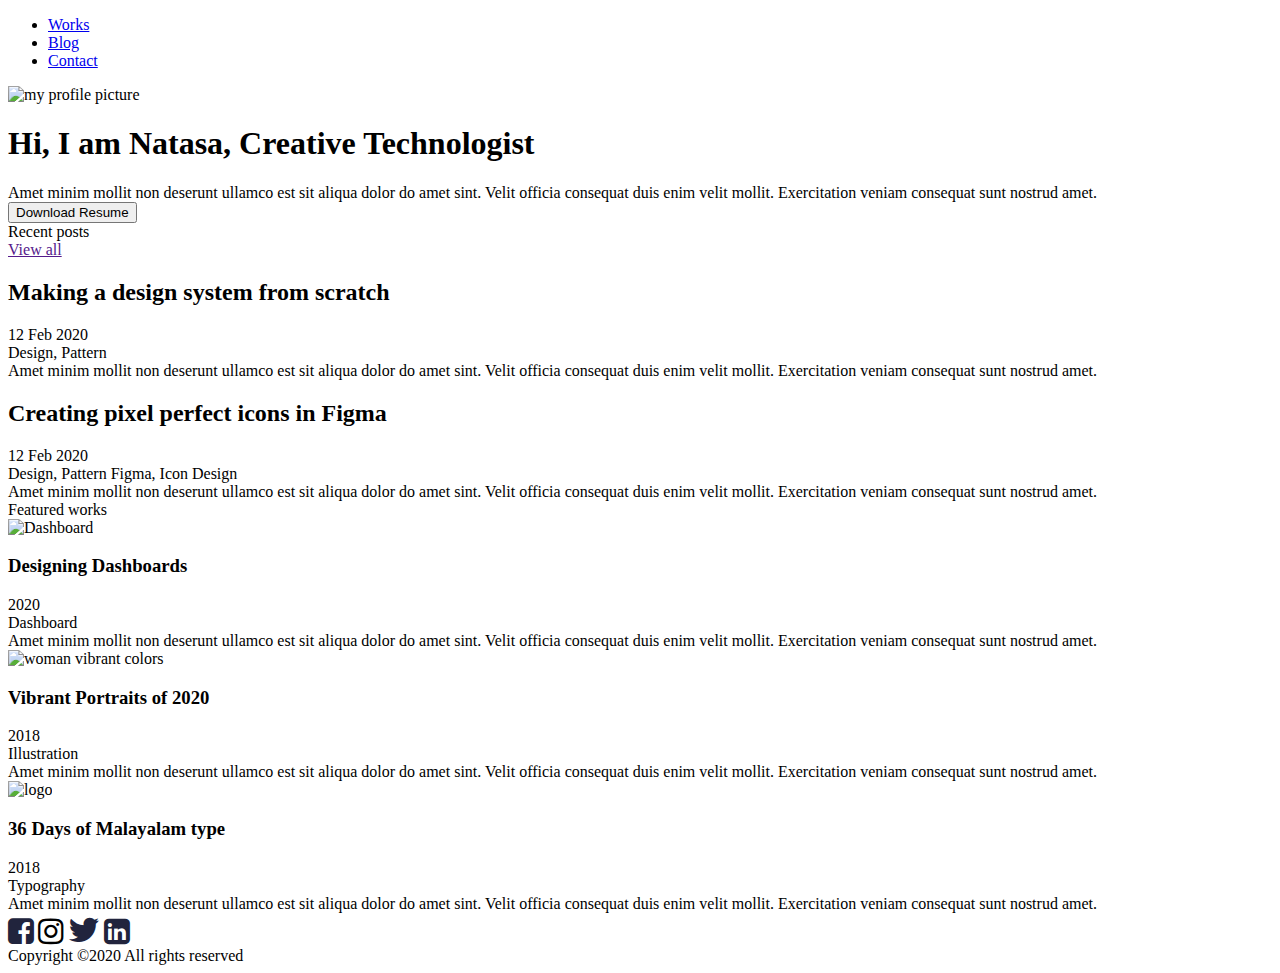
==== index.html @ db1e10d2 "Rename Index.html to index.html" ====
<!DOCTYPE html>
<html lang="en">
    <head>
        <meta charset="utf-8">
        <meta name="viewport" content="width=device-width, initial-scale=1">
        <link rel="stylesheet" href="https://cdnjs.cloudflare.com/ajax/libs/font-awesome/4.7.0/css/font-awesome.min.css">
        <link rel="stylesheet" href="C:\Users\Milutin\Desktop\Figma\stylesheet.css">
    </head>
    <body>
        <div class="nav-bar">
            <ul>
                    <li><a href="Works/Works.html">Works</a></li>
                    <li><a href="Blog/Blog.html">Blog</a></li>
                    <li><a href="Work detail/work-detail.html">Contact</a></li>
            </ul>
        </div>
        <div class="main-container">
            <div class="menu-bar">
                <div></div>
                <div></div>
                <div></div>
            </div>
            <div class="top-container">
                <div class="profile-pic">
                    <img class="picture1"src="https://s3-alpha-sig.figma.com/img/c316/adc4/65a80990af3a0075303343f0d615c92a?Expires=1710115200&Key-Pair-Id=APKAQ4GOSFWCVNEHN3O4&Signature=jiHnSks385xB9-FzovbtX4R1oI0peLsp4ToiuMiuD4zbke7~9g-SQEuxE2OrjAUM8ijYfCUWjmqdDnjY1KzjdozI61C1qfmYvESVYUGtSjyzUKdf0YkyOcfVqHMFBKKPuymY1tPYFxISKsQaQgQ-cgErIfPLzOiXYqXZQlIEDQuruv4NbePmKz01UgQzfOX39pb1SM2tGqe3KvpQ3xpcTN~FigV9rA13KuYSmPBcjsSo9XafpDIUI0-x6FCfN5KYvxc9uJo5Qe65bgwEdpeojEU-OssxFvCTaOKSJ2-jMR17ZRPhCkmt5GyH83-sjXBEFySlwWm83DUtNAB05EMt0A__"
                    alt="my profile picture">
                </div>
                <div class="left-top">
                    <div class="top-header">
                        <h1>Hi, I am Natasa, Creative Technologist</h1>
                    </div>
                    <div class="top-text">
                        <p1>Amet minim mollit non deserunt ullamco est sit aliqua dolor do amet sint. Velit officia consequat duis enim velit mollit. Exercitation veniam consequat sunt nostrud amet.</p1>
                    </div>
                    <div class="top-button">
                        <button id="button-download">Download Resume</button>
                    </div>
                </div>  
            </div>
            <div class="middle-container">
                <div class="inline-paragraphs">
                    <div class="recent-posts">
                        <p2>Recent posts</p2>
                    </div>
                    <div class="view-all">
                        <a href="">View all</a>
                    </div>
                </div>
                <div class="row">
                    <div class="middle-box one">
                        <div class="middle-header">
                            <h2>Making a design system from scratch</h2>
                        </div>
                        <div class="middle-inline">
                            <div class="box1">
                                <p4>12 Feb 2020</p4>
                            </div>
                            <div class="box2"></div>
                            <div class="box3">
                                <p5>Design, Pattern</p5>  
                            </div>
                        </div>
                        <div class="middle-text">
                            <p6>Amet minim mollit non deserunt ullamco est sit aliqua dolor do amet sint. Velit officia consequat duis enim velit mollit. Exercitation veniam consequat sunt nostrud amet.
                            </p6>
                        </div>
                    </div>
                    <div class="middle-box two">
                        <div class="middle-header">
                            <h2>Creating pixel perfect icons in Figma</h2>
                        </div>
                        <div class="middle-inline">
                            <div class="box1">
                                <p4>12 Feb 2020</p4>
                            </div>
                            <div class="box2"></div>
                            <div class="box3">
                                <p7>Design, Pattern</p7>
                                <p8>Figma, Icon Design</p8>
                            </div>
                        </div>
                        <div class="middle-text">
                            <p6>Amet minim mollit non deserunt ullamco est sit aliqua dolor do amet sint. Velit officia consequat duis enim velit mollit. Exercitation veniam consequat sunt nostrud amet.
                            </p6>
                        </div>
                    </div>
                </div>
            </div>
            <div class="featured">
                <p2>Featured works</p2>
            </div>  
            <div class="bottom-container">
                <div class="bottom-one">
                    <div class="bottom-pic">              
                        <img class="picture" src="https://s3-alpha-sig.figma.com/img/1c6b/bc0b/e719e9d93c02a87ba51308ebb0297cdf?Expires=1710115200&Key-Pair-Id=APKAQ4GOSFWCVNEHN3O4&Signature=iaTTYkxiJ1502YtvcTQXAl2WO~5QC1uUsTbZJOJgzrZwqLtDSGLkl--cHTQw~~CSNJFOj2cxHnUvo7Yg5nLhxKhSxeFSiM84Bo19GwIm20qh7WhHgmYbgGiJaE7a0a-XXKUARPCPrYnxlmJ14kuaIzGU0sCIekGtdAfQsgR7quUR~dm2kpdjaZmr0o0LuV5ywlwP6WyWdZPK3VZV6kG46fKV6d-hecA4xc0M0GPOflySb3UTU0iP16fceWOuUgJZXtYTrdryM199Xs2-7iDEmW2cqpgdKkL74carXFcMGsFwNpMOjvJLNrcx22wWixsYlGlYfs83mF1cdLq5HEAiJQ__"
                        alt="Dashboard">
                    </div>
                    <div class="bottom-right">
                        <div class="bottom-header">
                            <h3>Designing Dashboards</h3>
                        </div>
                        <div class="bottom-inline">
                            <div class="rounded-num">
                                <p9>2020</p9>
                            </div>
                            <div class="inline-text">
                                <p10>Dashboard</p10>  
                            </div>
                        </div>
                        <div class="bottom-text">
                            <p6>Amet minim mollit non deserunt ullamco est sit aliqua dolor do amet sint. Velit officia consequat duis enim velit mollit. Exercitation veniam consequat sunt nostrud amet.  
                            </p6>
                        </div>
                    </div>
                </div>
                <div class="bottom-two">
                    <div class="bottom-pic">              
                        <img class="picture-woman" src="https://s3-alpha-sig.figma.com/img/44dc/7799/6f359e2db24fc4e08bfd61cf50427139?Expires=1710115200&Key-Pair-Id=APKAQ4GOSFWCVNEHN3O4&Signature=OyTzbbnyqLXiyvr9t~yUj8Dbm3ZeqPD0JJLXpHjOBK9w85gW9t7VqlRdlNk9hkoHuhoqUs8KuZU9FZl~HOLkKZBWq2d-ux7ex40nJKBEVzML8bwxe4~VU4U1kXzy~R3yd4-ZrQDKJU4cl-Cmb6BZ7C4YllhtKFZFdM0Bku~oiGLa4izoIqRvrRCIM6qYg0zEbA1QO~na7LSmT95PGKuoiSoEeAMGexeR9p03Bhg-mSeQrR-R6cOLyrHdgnIBg6uAvVWmZcC5-7QYuHOAGK~5YzgDRE7YJeDL5HYjJFlTRUF~yaGWFm5cEoi75Jjg68KAd7xhtzZdCGWUXGTz2Yd-Hw__"
                        alt="woman vibrant colors">
                    </div>
                    <div class="bottom-right">
                        <div class="bottom-header">
                            <h3>Vibrant Portraits of 2020</h3>
                        </div>
                        <div class="bottom-inline">
                            <div class="rounded-num">
                                <p9>2018</p9>
                            </div>
                            <div class="inline-text">
                                <p10>Illustration</p10>  
                            </div>
                        </div>
                        <div class="bottom-text">
                            <p6>Amet minim mollit non deserunt ullamco est sit aliqua dolor do amet sint. Velit officia consequat duis enim velit mollit. Exercitation veniam consequat sunt nostrud amet.  
                            </p6>
                        </div>
                    </div>
                </div> 
                <div class="bottom-three">
                    <div class="bottom-pic">              
                        <img class="picture" src="https://s3-alpha-sig.figma.com/img/a511/7cdc/a561b38768fbe6667854fc00641b25fb?Expires=1710115200&Key-Pair-Id=APKAQ4GOSFWCVNEHN3O4&Signature=nZm7Mm3fzawxlt~xEYsitWiFLqPZoaD5AV2eRSND7MpVjIROTzsy-o7oJSjyUAWtyoxMdYIuCQtb0KtVMVxJdSMzSlGvOReM7fk57xIyR3HC-C8f9PmYYNYWNjLpH23S2A6CcWxE6qBoLLbWfbbmPCyJJwcD0iIhh1c0eG9vCLqeQwe4JR3X8xHrQjKKB-Oy7ib12N2-b5iol1-e2tjH7~EQBsdPNnlaPQkuC9pMOy1-gOTCDocPzpsvrjHE~QFx~ckhf0D6HmDdcu3yhmJxBw9I6FkPDo9QpMuxLJ2P9JP5XTXlynZI~F~JfSzwwZKILVQeU3~sNJh1f98MckRMMg__"
                        alt="logo">
                    </div>
                    <div class="bottom-right">
                        <div class="bottom-header">
                            <h3>36 Days of Malayalam type</h3>
                        </div>
                        <div class="bottom-inline">
                            <div class="rounded-num">
                                <p9>2018
                                </p9>
                            </div>
                            <div class="inline-text">
                                <p10>Typography</p10>  
                            </div>
                        </div>
                        <div class="bottom-text">
                            <p6>Amet minim mollit non deserunt ullamco est sit aliqua dolor do amet sint. Velit officia consequat duis enim velit mollit. Exercitation veniam consequat sunt nostrud amet.  
                            </p6>
                        </div>
                    </div>
                </div>       
            </div>
            <footer>
                <div class="icons">
                    <i class="fa fa-facebook-square" style="font-size:30px; color:#21243D;"></i>
                    <i class="fa fa-instagram" style="font-size:30px"></i>
                    <i class="fa fa-twitter" style="font-size:34px; color:#21243D;"></i>
                    <i class="fa fa-linkedin-square" style="font-size:30px; color:#21243D;"></i>
                </div>
                <div class="copyrights">
                    <p11>Copyright ©2020 All rights reserved</p11>
                </div>
            </footer>
        </div>
        <script src="C:\Users\Milutin\Desktop\Figma\main.js"></script>
    </body>
</html>
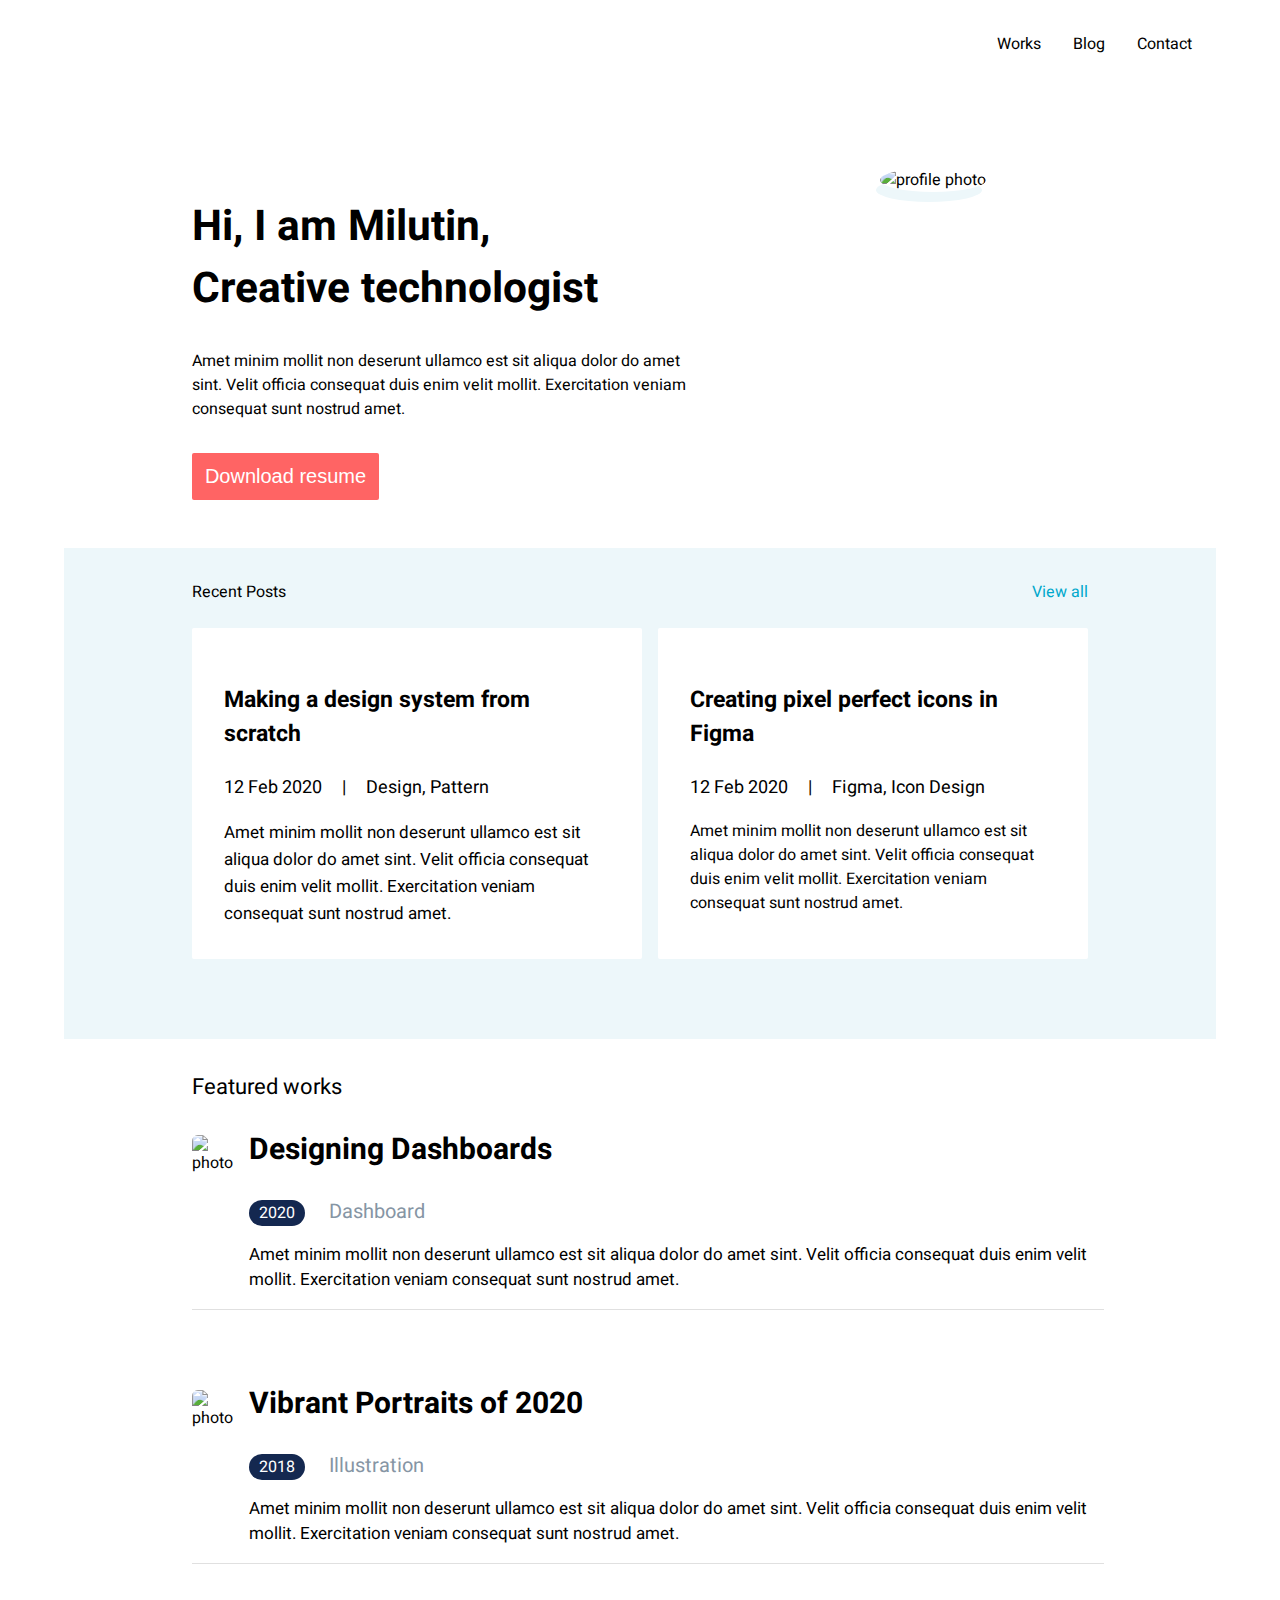
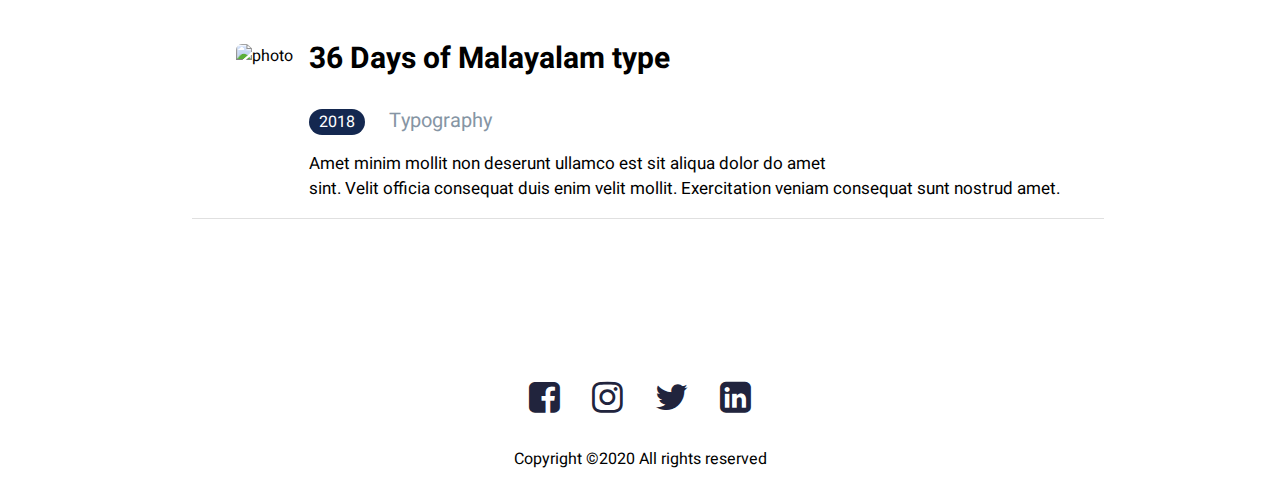
==== commit 1365b188: "final version html and css" ====
--- a/index.html
+++ b/index.html
@@ -1,178 +1,93 @@
 <!DOCTYPE html>
 <html lang="en">
-    <head>
-        <meta charset="utf-8">
-        <meta name="viewport" content="width=device-width, initial-scale=1">
-        <link rel="stylesheet" href="https://cdnjs.cloudflare.com/ajax/libs/font-awesome/4.7.0/css/font-awesome.min.css">
-        <link rel="stylesheet" href="C:\Users\Milutin\Desktop\Figma\stylesheet.css">
-    </head>
+<head>
+    <meta charset="utf-8">
+    <meta name="viewport" content="width=device-width, initial-scale=1.0">
+    <title>Milutin Stefanovic Page</title>
+    <link rel="stylesheet" href="stylesheet.css">
+    <link rel="stylesheet" href="https://cdnjs.cloudflare.com/ajax/libs/font-awesome/4.7.0/css/font-awesome.min.css">
+    <link href='https://fonts.googleapis.com/css?family=Heebo' rel='stylesheet'>
+    <link rel="preconnect" href="https://fonts.gstatic.com" crossorigin>
+    <link href="https://fonts.googleapis.com/css2?family=Heebo:wght@100..900&display=swap" rel="stylesheet">    
+</head>    
     <body>
-        <div class="nav-bar">
-            <ul>
+        <header>
+            <nav>
+                <ul>
                     <li><a href="Works/Works.html">Works</a></li>
-                    <li><a href="Blog/Blog.html">Blog</a></li>
+                    <li><a href="Blog/blog.html">Blog</a></li>
                     <li><a href="Work detail/work-detail.html">Contact</a></li>
-            </ul>
-        </div>
-        <div class="main-container">
-            <div class="menu-bar">
-                <div></div>
-                <div></div>
-                <div></div>
+                </ul>
+                <div class="menu">
+                    <div class="bar"></div>
+                    <div class="bar"></div>
+                    <div class="bar"></div>
+                </div>    
+            </nav>
+            <div class="top">               
+                <div class="column-one">
+                    <h1>Hi, I am Milutin,<br> Creative technologist</h1>
+                    <p class="top-text">Amet minim mollit non deserunt ullamco est sit aliqua dolor do amet sint. Velit officia consequat duis enim velit mollit. Exercitation veniam consequat sunt nostrud amet.</p>
+                    <button id="btn">Download resume</button>
+                    
+                </div>    
+                <div class="column-two"><img class="profile-photo" src="Images/Profile.jpg" alt="profile photo"></div>
+            </div>    
+        </header>     
+        <div class="middle">
+            <div class="posts">
+                <div class="box1">Recent Posts</div>
+                <div class="box2">View all</div>
             </div>
-            <div class="top-container">
-                <div class="profile-pic">
-                    <img class="picture1"src="https://s3-alpha-sig.figma.com/img/c316/adc4/65a80990af3a0075303343f0d615c92a?Expires=1710115200&Key-Pair-Id=APKAQ4GOSFWCVNEHN3O4&Signature=jiHnSks385xB9-FzovbtX4R1oI0peLsp4ToiuMiuD4zbke7~9g-SQEuxE2OrjAUM8ijYfCUWjmqdDnjY1KzjdozI61C1qfmYvESVYUGtSjyzUKdf0YkyOcfVqHMFBKKPuymY1tPYFxISKsQaQgQ-cgErIfPLzOiXYqXZQlIEDQuruv4NbePmKz01UgQzfOX39pb1SM2tGqe3KvpQ3xpcTN~FigV9rA13KuYSmPBcjsSo9XafpDIUI0-x6FCfN5KYvxc9uJo5Qe65bgwEdpeojEU-OssxFvCTaOKSJ2-jMR17ZRPhCkmt5GyH83-sjXBEFySlwWm83DUtNAB05EMt0A__"
-                    alt="my profile picture">
+            <div class="postings">
+                <div class="midtext1">
+                    <h3>Making a design system from scratch</h3>
+                    <p>12 Feb 2020 &nbsp; &nbsp; | &nbsp; &nbsp; Design, Pattern</p>
+                    <p1>Amet minim mollit non deserunt ullamco est sit aliqua dolor do amet sint. Velit officia consequat duis enim velit mollit. Exercitation veniam consequat sunt nostrud amet.</p1>
                 </div>
-                <div class="left-top">
-                    <div class="top-header">
-                        <h1>Hi, I am Natasa, Creative Technologist</h1>
-                    </div>
-                    <div class="top-text">
-                        <p1>Amet minim mollit non deserunt ullamco est sit aliqua dolor do amet sint. Velit officia consequat duis enim velit mollit. Exercitation veniam consequat sunt nostrud amet.</p1>
-                    </div>
-                    <div class="top-button">
-                        <button id="button-download">Download Resume</button>
-                    </div>
-                </div>  
-            </div>
-            <div class="middle-container">
-                <div class="inline-paragraphs">
-                    <div class="recent-posts">
-                        <p2>Recent posts</p2>
-                    </div>
-                    <div class="view-all">
-                        <a href="">View all</a>
-                    </div>
-                </div>
-                <div class="row">
-                    <div class="middle-box one">
-                        <div class="middle-header">
-                            <h2>Making a design system from scratch</h2>
-                        </div>
-                        <div class="middle-inline">
-                            <div class="box1">
-                                <p4>12 Feb 2020</p4>
-                            </div>
-                            <div class="box2"></div>
-                            <div class="box3">
-                                <p5>Design, Pattern</p5>  
-                            </div>
-                        </div>
-                        <div class="middle-text">
-                            <p6>Amet minim mollit non deserunt ullamco est sit aliqua dolor do amet sint. Velit officia consequat duis enim velit mollit. Exercitation veniam consequat sunt nostrud amet.
-                            </p6>
-                        </div>
-                    </div>
-                    <div class="middle-box two">
-                        <div class="middle-header">
-                            <h2>Creating pixel perfect icons in Figma</h2>
-                        </div>
-                        <div class="middle-inline">
-                            <div class="box1">
-                                <p4>12 Feb 2020</p4>
-                            </div>
-                            <div class="box2"></div>
-                            <div class="box3">
-                                <p7>Design, Pattern</p7>
-                                <p8>Figma, Icon Design</p8>
-                            </div>
-                        </div>
-                        <div class="middle-text">
-                            <p6>Amet minim mollit non deserunt ullamco est sit aliqua dolor do amet sint. Velit officia consequat duis enim velit mollit. Exercitation veniam consequat sunt nostrud amet.
-                            </p6>
-                        </div>
-                    </div>
+                <div class="midtext2">
+                    <h3>Creating pixel perfect icons in Figma</h3>
+                    <p>12 Feb 2020 &nbsp; &nbsp; | &nbsp; &nbsp; Figma, Icon Design</p>
+                    <p1>Amet minim mollit non deserunt ullamco est sit aliqua dolor do amet sint. Velit officia consequat duis enim velit mollit. Exercitation veniam consequat sunt nostrud amet.</p1> 
                 </div>
             </div>
-            <div class="featured">
-                <p2>Featured works</p2>
-            </div>  
-            <div class="bottom-container">
-                <div class="bottom-one">
-                    <div class="bottom-pic">              
-                        <img class="picture" src="https://s3-alpha-sig.figma.com/img/1c6b/bc0b/e719e9d93c02a87ba51308ebb0297cdf?Expires=1710115200&Key-Pair-Id=APKAQ4GOSFWCVNEHN3O4&Signature=iaTTYkxiJ1502YtvcTQXAl2WO~5QC1uUsTbZJOJgzrZwqLtDSGLkl--cHTQw~~CSNJFOj2cxHnUvo7Yg5nLhxKhSxeFSiM84Bo19GwIm20qh7WhHgmYbgGiJaE7a0a-XXKUARPCPrYnxlmJ14kuaIzGU0sCIekGtdAfQsgR7quUR~dm2kpdjaZmr0o0LuV5ywlwP6WyWdZPK3VZV6kG46fKV6d-hecA4xc0M0GPOflySb3UTU0iP16fceWOuUgJZXtYTrdryM199Xs2-7iDEmW2cqpgdKkL74carXFcMGsFwNpMOjvJLNrcx22wWixsYlGlYfs83mF1cdLq5HEAiJQ__"
-                        alt="Dashboard">
+        </div>    
+        <div class="bottom">
+            <div class="featured">Featured works</div>
+                <div class="box-top">
+                    <div class="col1"><img class="bottom-image" src="Images/dash.png" alt="photo"></div>
+                    <div class="col2">
+                        <h2>Designing Dashboards</h2>
+                        <p><span class="span-left" >2020</span><span class="span-right">Dashboard</span></p>
+                        <p1>Amet minim mollit non deserunt ullamco est sit aliqua dolor do amet sint. Velit officia consequat duis enim velit mollit. Exercitation veniam consequat sunt nostrud amet.</p>
                     </div>
-                    <div class="bottom-right">
-                        <div class="bottom-header">
-                            <h3>Designing Dashboards</h3>
-                        </div>
-                        <div class="bottom-inline">
-                            <div class="rounded-num">
-                                <p9>2020</p9>
-                            </div>
-                            <div class="inline-text">
-                                <p10>Dashboard</p10>  
-                            </div>
-                        </div>
-                        <div class="bottom-text">
-                            <p6>Amet minim mollit non deserunt ullamco est sit aliqua dolor do amet sint. Velit officia consequat duis enim velit mollit. Exercitation veniam consequat sunt nostrud amet.  
-                            </p6>
-                        </div>
+                </div>    
+            <div class="box-middle">
+                    <div class="col1"><img class="bottom-image" src="Images/woman.png" alt="photo"></div>
+                    <div class="col2">
+                        <h2>Vibrant Portraits of 2020</h2>
+                        <p><span class="span-left" >2018</span><span class="span-right">Illustration</span></p>
+                        <p1>Amet minim mollit non deserunt ullamco est sit aliqua dolor do amet sint. Velit officia consequat duis enim velit mollit. Exercitation veniam consequat sunt nostrud amet.</p>
                     </div>
-                </div>
-                <div class="bottom-two">
-                    <div class="bottom-pic">              
-                        <img class="picture-woman" src="https://s3-alpha-sig.figma.com/img/44dc/7799/6f359e2db24fc4e08bfd61cf50427139?Expires=1710115200&Key-Pair-Id=APKAQ4GOSFWCVNEHN3O4&Signature=OyTzbbnyqLXiyvr9t~yUj8Dbm3ZeqPD0JJLXpHjOBK9w85gW9t7VqlRdlNk9hkoHuhoqUs8KuZU9FZl~HOLkKZBWq2d-ux7ex40nJKBEVzML8bwxe4~VU4U1kXzy~R3yd4-ZrQDKJU4cl-Cmb6BZ7C4YllhtKFZFdM0Bku~oiGLa4izoIqRvrRCIM6qYg0zEbA1QO~na7LSmT95PGKuoiSoEeAMGexeR9p03Bhg-mSeQrR-R6cOLyrHdgnIBg6uAvVWmZcC5-7QYuHOAGK~5YzgDRE7YJeDL5HYjJFlTRUF~yaGWFm5cEoi75Jjg68KAd7xhtzZdCGWUXGTz2Yd-Hw__"
-                        alt="woman vibrant colors">
-                    </div>
-                    <div class="bottom-right">
-                        <div class="bottom-header">
-                            <h3>Vibrant Portraits of 2020</h3>
-                        </div>
-                        <div class="bottom-inline">
-                            <div class="rounded-num">
-                                <p9>2018</p9>
-                            </div>
-                            <div class="inline-text">
-                                <p10>Illustration</p10>  
-                            </div>
-                        </div>
-                        <div class="bottom-text">
-                            <p6>Amet minim mollit non deserunt ullamco est sit aliqua dolor do amet sint. Velit officia consequat duis enim velit mollit. Exercitation veniam consequat sunt nostrud amet.  
-                            </p6>
-                        </div>
-                    </div>
-                </div> 
-                <div class="bottom-three">
-                    <div class="bottom-pic">              
-                        <img class="picture" src="https://s3-alpha-sig.figma.com/img/a511/7cdc/a561b38768fbe6667854fc00641b25fb?Expires=1710115200&Key-Pair-Id=APKAQ4GOSFWCVNEHN3O4&Signature=nZm7Mm3fzawxlt~xEYsitWiFLqPZoaD5AV2eRSND7MpVjIROTzsy-o7oJSjyUAWtyoxMdYIuCQtb0KtVMVxJdSMzSlGvOReM7fk57xIyR3HC-C8f9PmYYNYWNjLpH23S2A6CcWxE6qBoLLbWfbbmPCyJJwcD0iIhh1c0eG9vCLqeQwe4JR3X8xHrQjKKB-Oy7ib12N2-b5iol1-e2tjH7~EQBsdPNnlaPQkuC9pMOy1-gOTCDocPzpsvrjHE~QFx~ckhf0D6HmDdcu3yhmJxBw9I6FkPDo9QpMuxLJ2P9JP5XTXlynZI~F~JfSzwwZKILVQeU3~sNJh1f98MckRMMg__"
-                        alt="logo">
-                    </div>
-                    <div class="bottom-right">
-                        <div class="bottom-header">
-                            <h3>36 Days of Malayalam type</h3>
-                        </div>
-                        <div class="bottom-inline">
-                            <div class="rounded-num">
-                                <p9>2018
-                                </p9>
-                            </div>
-                            <div class="inline-text">
-                                <p10>Typography</p10>  
-                            </div>
-                        </div>
-                        <div class="bottom-text">
-                            <p6>Amet minim mollit non deserunt ullamco est sit aliqua dolor do amet sint. Velit officia consequat duis enim velit mollit. Exercitation veniam consequat sunt nostrud amet.  
-                            </p6>
-                        </div>
-                    </div>
-                </div>       
-            </div>
+            </div>    
+            <div class="box-bottom">
+                    <div class="col1"><img class="bottom-image" src="Images/sign.png" alt="photo"></div>
+                    <div class="col2">
+                        <h2>36 Days of Malayalam type</h2>
+                        <p><span class="span-left" >2018</span><span class="span-right">Typography</span></p>
+                        <p1>Amet minim mollit non deserunt ullamco est sit aliqua dolor do amet<br> sint. Velit officia consequat duis enim velit mollit. Exercitation veniam consequat sunt nostrud amet.</p>
+                    </div> 
+        </div>        
             <footer>
-                <div class="icons">
-                    <i class="fa fa-facebook-square" style="font-size:30px; color:#21243D;"></i>
-                    <i class="fa fa-instagram" style="font-size:30px"></i>
-                    <i class="fa fa-twitter" style="font-size:34px; color:#21243D;"></i>
-                    <i class="fa fa-linkedin-square" style="font-size:30px; color:#21243D;"></i>
-                </div>
-                <div class="copyrights">
-                    <p11>Copyright ©2020 All rights reserved</p11>
-                </div>
+                <div class="signs">
+                    <i class="fa fa-facebook-square" style="font-size:36px"></i>
+                    <i class="fa fa-instagram" style="font-size:36px"></i>
+                    <i class="fa fa-twitter" style="font-size:36px"></i>
+                    <i class="fa fa-linkedin-square" style="font-size:36px"></i>
+                </div>    
+                <p class="signs">Copyright ©2020 All rights reserved </p> 
             </footer>
         </div>
-        <script src="C:\Users\Milutin\Desktop\Figma\main.js"></script>
+        <script type="text/javascript" src="main.js"></script>
     </body>
-</html>
+</html>--- a/stylesheet.css
+++ b/stylesheet.css
@@ -0,0 +1,259 @@
+body{
+    font-family:"Heebo", sans-serif;
+    max-width:1152px;
+    margin: 0 auto;
+}
+nav ul{
+    list-style-type:none;
+    background-color:#FFFFFF;
+    display:flex;
+    justify-content:end;
+    margin-right:0.5rem;
+    color: rgba(0, 0, 0, 1);
+}
+nav li{
+    font-size: 1em;
+    padding:1em;
+}
+nav a{
+    text-decoration: none;
+    color: rgba(0, 0, 0, 1);
+}
+.menu{
+    display:none;
+}
+header{
+    margin-bottom:3rem
+}
+.top{
+    display:flex;
+    justify-content:start;
+    margin-top:6rem;
+}
+.profile-photo{
+    width: 228px;
+    height: 243px;
+    border-radius:50%;
+    box-shadow: -4px 10px #EDF7FA;
+    margin-left:3rem;
+}
+#btn{
+    width: 187px;
+    height: 47px;
+    border-radius: 2px;
+    background-color: rgba(255, 100, 100, 1);
+    font-size: 20px;
+    font-weight: 500;
+    text-align:center;
+    color:#FFFFFF;
+    border:none;
+    margin-left:8rem;
+    margin-top:1rem;
+}
+.column-one {
+    flex:2;
+}
+.column-two{
+    flex:1;
+}
+.top-text{
+    margin:1rem 9rem 1rem 8rem;
+    font-size:16px;
+}
+h1{
+    margin-left:8rem;
+    font-size:2.65rem;
+}
+.middle{
+    background: rgba(237, 247, 250, 1);  
+}
+.posts{
+    display:flex;
+}
+.box1{
+    flex:1;
+    padding: 2rem 2rem 0.5rem 8rem;
+}
+.box2 {
+    color: #00A8CC;
+    padding:2rem 8rem 0.5rem 2rem;
+}
+.midtext2 p2{
+    display:none;
+}
+.midtext1{
+    margin: 1rem 0.5rem 5rem 8rem;
+    background-color: rgba(255, 255, 255, 1);
+    border-radius:2px;
+    padding:2rem 3rem 2rem 2rem;
+}
+.midtext2{
+    margin: 1rem 8rem 5rem 0.5rem;
+    background-color: rgba(255, 255, 255, 1);
+    border-radius:2px;
+    padding:2rem 3rem 2rem 2rem;
+}
+.postings{
+    display:flex;
+    justify-content: space-between;   
+}
+h3{
+    font-size:23px;
+}
+.midtext1 p1 {
+    font-size:17px;
+}
+.midtext p1{
+    font-size:17px;
+}
+.midtext1,.midtext2 p{
+    font-size:18px;
+}
+.bottom{
+    background-color: rgba(255, 255, 255, 1);
+}
+.featured{
+    margin-left: 8rem;
+    padding-top:2rem;
+    font-size:22px;
+}
+.bottom-image{
+    width: 246px;
+    height: 180px;
+    border-radius: 6px;
+    margin-top:2rem;
+    margin-bottom: 0.5rem;
+}
+.span1 {
+    background-color: #142850;
+    border-radius: 1rem;
+    color: #ffffff;
+    font-size: 1.2rem;
+    font-weight: 900;
+    padding: 0.1rem 0.7rem 0.2rem 0.7rem;
+}
+.span2{
+    color: #8695A4;
+    margin-left: 1rem;
+}
+.col2{
+    padding-left: 1rem;
+}
+.col2 p1{
+    font-size:17px;
+}
+.box-top, .box-middle, .box-bottom{
+    display:flex;
+    justify-content:center;
+    border-bottom: 1px solid rgba(224, 224, 224, 1);
+    margin-left:8rem;
+    margin-right:7rem;
+    margin-bottom:3rem;
+}
+.bottom h2 {
+    font-size:30px;
+}
+.span-right{
+    font-size:20px;
+    color: rgba(134, 149, 164, 1);
+    padding-left:1.5rem;
+    
+}
+.span-left{
+    background-color: rgba(20, 40, 80, 1);
+    padding:1px 10px;
+    border-radius: 20px;
+    color:rgba(255, 255, 255, 1);
+}
+.signs{
+    display:flex;
+    justify-content:center;   
+}
+i{
+    margin:7rem 1rem 1rem 1rem;
+    color: rgba(33, 36, 61, 1);
+}
+@media screen and (max-width:600px){
+    nav ul{
+        display:none;
+    }
+    .menu{
+        display:block;
+        margin-left:auto;
+        margin-right:1rem;
+        margin-top:1rem;
+        width:40px;
+        height:40px;
+}
+    .bar{
+        width: 1.87rem;
+        height:0.2rem;
+        background-color: black;
+        margin: 0.4rem 0;   
+    }
+    .top{
+        display:flex;
+        flex-direction:column;
+        align-items:center;
+        text-align:center;   
+    }
+    .column-one{
+        order:2;
+    }
+    .profile-photo{
+        margin:auto;
+    }
+    #btn{
+        margin:auto;
+    }
+    .middle, .postings{
+        display:flex;
+        flex-direction:column;
+        padding:0.5rem;
+        gap:1rem;    
+    }
+    .column-one h1{
+        margin:auto;
+        padding-right:8rem;
+        padding-left:8rem;
+    }
+    .top-text{
+        padding-bottom:1rem;
+    }
+    .box1{
+        margin:auto;
+        padding:1rem;
+        text-align:center;
+        font-size:18px;
+    }
+    .box2{
+        display:none;
+    }
+    .midtext1, .midtext2{
+        margin:auto;
+    }
+    .featured{
+        margin-left:2.5rem;
+    }
+    .bottom{  
+        display:flex;
+        flex-direction:column;
+        align-items:center;
+    }
+    .box-top{
+        flex-direction:column;
+    }
+    .box-middle, .box-bottom{
+        display:none;
+    }
+    .col1{
+        width: 339px;
+        height: 230px;
+        border-radius: 6px;
+        margin-bottom:1rem;
+    }
+    .bottom-image{
+        width:100%;
+        height:100%;   
+    }
+}